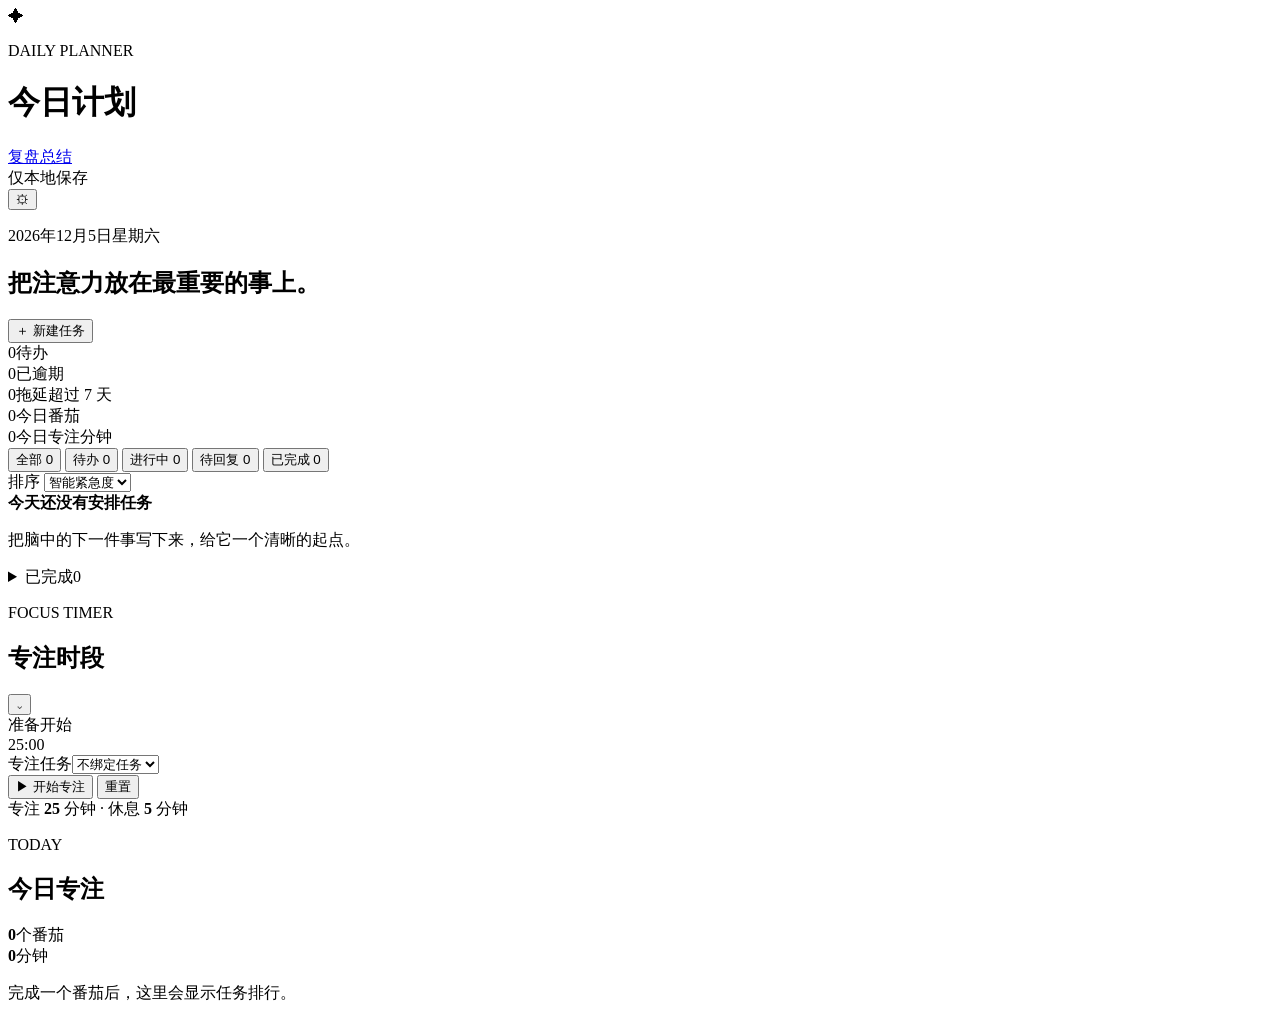
==== index.html @ e22ead7c "Deploy index.html" ====
<!doctype html>
<html lang="zh-CN">
  <head>
    <meta charset="UTF-8" />
    <meta name="viewport" content="width=device-width, initial-scale=1" />
    <meta name="theme-color" content="#18352f" />
    <meta name="description" content="支持 GitHub Gist 同步的每日任务规划工具" />
    <title>今日计划 · 每日任务规划</title>
    <link rel="stylesheet" href="styles.css?v=20260819-4" />
  </head>
  <body>
    <div class="app-shell">
      <header class="topbar">
        <div class="brand-block">
          <span class="brand-mark" aria-hidden="true">✦</span>
          <div>
            <p class="eyebrow">DAILY PLANNER</p>
            <h1>今日计划</h1>
          </div>
        </div>
        <div class="top-actions">
          <a class="top-nav-link" href="summary.html">复盘总结</a>
          <div id="syncStatus" class="sync-status local" role="status">
            <span class="status-dot"></span><span class="sync-label">仅本地保存</span>
          </div>
          <button class="icon-button" id="retrySyncButton" type="button" title="立即同步" aria-label="立即同步" hidden>↻</button>
          <button class="icon-button" id="settingsButton" type="button" title="打开设置" aria-label="打开设置">⚙</button>
        </div>
      </header>

      <main>
        <section class="welcome-row">
          <div>
            <p class="date-line" id="todayLabel"></p>
            <h2>把注意力放在最重要的事上。</h2>
          </div>
          <button class="primary-button" id="newTaskButton" type="button"><span>＋</span> 新建任务</button>
        </section>

        <section class="stats-strip" aria-label="任务统计">
          <div class="stat-item"><span class="stat-number" id="todoCount">0</span><span>待办</span></div>
          <div class="stat-item"><span class="stat-number accent-orange" id="overdueCount">0</span><span>已逾期</span></div>
          <div class="stat-item"><span class="stat-number accent-yellow" id="staleCount">0</span><span>拖延超过 7 天</span></div>
          <div class="stat-item stat-focus"><span class="stat-number accent-green" id="todayFocusCount">0</span><span>今日番茄</span></div>
          <div class="stat-item"><span class="stat-number" id="todayFocusMinutes">0</span><span>今日专注分钟</span></div>
        </section>

        <div class="workspace-grid">
          <section class="task-workspace">
            <div class="toolbar">
              <div class="tabs" role="tablist" aria-label="任务筛选">
                <button class="tab active" data-filter="all" role="tab" aria-selected="true" type="button">全部 <span class="tab-count" id="allCount">0</span></button>
                <button class="tab" data-filter="todo" role="tab" aria-selected="false" type="button">待办 <span class="tab-count" id="todoTabCount">0</span></button>
                <button class="tab" data-filter="doing" role="tab" aria-selected="false" type="button">进行中 <span class="tab-count" id="doingCount">0</span></button>
                <button class="tab" data-filter="waiting" role="tab" aria-selected="false" type="button">待回复 <span class="tab-count" id="waitingCount">0</span></button>
                <button class="tab" data-filter="done" role="tab" aria-selected="false" type="button">已完成 <span class="tab-count" id="doneCount">0</span></button>
              </div>
              <label class="sort-control">
                <span>排序</span>
                <select id="sortSelect" aria-label="任务排序">
                  <option value="urgency">智能紧急度</option>
                  <option value="created">按创建时间</option>
                  <option value="deadline">按截止日期</option>
                </select>
              </label>
            </div>
            <div id="taskList" class="task-list" aria-live="polite"></div>
            <details class="completed-section" id="completedSection">
              <summary><span>已完成</span><span class="summary-count" id="completedSummaryCount">0</span></summary>
              <div id="completedList" class="task-list completed-list"></div>
            </details>
          </section>

          <aside class="focus-sidebar">
            <section class="pomodoro-panel" id="pomodoroPanel">
              <div class="panel-heading">
                <div><p class="eyebrow">FOCUS TIMER</p><h2>专注时段</h2></div>
                <button class="icon-button small" id="collapsePomodoroButton" type="button" title="收起番茄钟" aria-label="收起番茄钟">⌄</button>
              </div>
              <div class="timer-body" id="timerBody">
                <div class="timer-phase" id="timerPhase">准备开始</div>
                <div class="timer-display" id="timerDisplay">25:00</div>
                <div class="timer-progress"><span id="timerProgressBar"></span></div>
                <label class="field compact-field"><span>专注任务</span><select id="focusTaskSelect"><option value="">不绑定任务</option></select></label>
                <div class="timer-actions">
                  <button class="primary-button timer-start" id="timerStartButton" type="button"><span>▶</span> 开始专注</button>
                  <button class="secondary-button" id="timerResetButton" type="button">重置</button>
                </div>
                <button class="text-button" id="timerEndButton" type="button" hidden>提前结束当前阶段</button>
                <div class="timer-settings-hint">专注 <strong id="focusLengthLabel">25</strong> 分钟 · 休息 <strong id="breakLengthLabel">5</strong> 分钟</div>
              </div>
            </section>
            <section class="focus-summary panel-card">
              <div class="panel-heading"><div><p class="eyebrow">TODAY</p><h2>今日专注</h2></div></div>
              <div class="focus-totals"><div><strong id="summaryPomodoros">0</strong><span>个番茄</span></div><div><strong id="summaryMinutes">0</strong><span>分钟</span></div></div>
              <div id="focusRanking" class="focus-ranking"><p class="empty-inline">完成一个番茄后，这里会显示任务排行。</p></div>
            </section>
          </aside>
        </div>
      </main>
    </div>

    <dialog id="taskDialog" class="modal-dialog">
      <form method="dialog" id="taskForm" class="modal-card">
        <div class="modal-heading"><div><p class="eyebrow" id="taskDialogEyebrow">NEW TASK</p><h2 id="taskDialogTitle">新建任务</h2></div><button class="icon-button" value="cancel" type="submit" title="关闭" aria-label="关闭">×</button></div>
        <input id="editingTaskId" type="hidden" />
        <label class="field"><span>任务标题 <b>*</b></span><input id="taskTitle" name="title" required maxlength="160" placeholder="例如：完成经济类真题复盘" /></label>
        <div class="form-row"><label class="field"><span>紧急程度</span><select id="taskPriority"><option value="daily">当日完成</option><option value="weekly" selected>本周完成</option><option value="longterm">长期任务</option></select></label><label class="field"><span>截止日期</span><input id="taskDeadline" type="date" /></label></div>
        <label class="field"><span>备注</span><textarea id="taskNotes" rows="4" maxlength="2000" placeholder="补充背景、下一步或参考链接"></textarea></label>
        <fieldset class="tag-fieldset">
          <legend>长期总结标签 <small>勾选后自动进入“复盘总结”页面</small></legend>
          <div class="tag-selector">
            <label><input id="taskTagTest" type="checkbox" value="test" /><span>🧪 测试</span></label>
            <label><input id="taskTagOptimization" type="checkbox" value="optimization" /><span>◆ 关键优化</span></label>
          </div>
        </fieldset>
        <div class="modal-actions"><button class="secondary-button" value="cancel" type="submit">取消</button><button class="primary-button" id="saveTaskButton" value="default" type="submit">保存任务</button></div>
      </form>
    </dialog>

    <dialog id="settingsDialog" class="modal-dialog">
      <form method="dialog" id="settingsForm" class="modal-card wide-modal">
        <div class="modal-heading"><div><p class="eyebrow">SETTINGS</p><h2>设置</h2></div><button class="icon-button" value="cancel" type="submit" title="关闭" aria-label="关闭">×</button></div>
        <section class="settings-section"><h3>GitHub Gist 同步</h3><p class="muted">Token 只需要 <code>gist</code> 权限。凭证仅保存在当前浏览器中。</p><label class="field"><span>Personal Access Token</span><input id="tokenInput" type="password" autocomplete="off" placeholder="ghp_… 或 github_pat_…" /></label><label class="field"><span>Gist ID <small>留空可自动创建 secret gist</small></span><input id="gistIdInput" type="text" autocomplete="off" placeholder="例如：a1b2c3d4…" /></label><div class="settings-actions"><button class="secondary-button" id="syncNowButton" type="button">立即读取云端</button><button class="danger-text-button" id="clearCredentialsButton" type="button">清除本地凭证</button></div></section>
        <section class="settings-section"><h3>番茄钟时长</h3><div class="form-row three-fields"><label class="field"><span>专注（分钟）</span><input id="focusMinutesInput" type="number" min="1" max="120" /></label><label class="field"><span>短休息（分钟）</span><input id="shortBreakInput" type="number" min="1" max="60" /></label><label class="field"><span>长休息（分钟）</span><input id="longBreakInput" type="number" min="1" max="90" /></label></div><label class="field"><span>每几个番茄后长休息</span><input id="longBreakIntervalInput" type="number" min="1" max="12" /></label></section>
        <section class="settings-section notification-setting"><div><h3>桌面通知</h3><p class="muted">番茄钟结束时提醒你。</p></div><button class="secondary-button" id="notificationButton" type="button">请求通知权限</button></section>
        <div class="modal-actions"><button class="secondary-button" value="cancel" type="submit">取消</button><button class="primary-button" id="saveSettingsButton" value="default" type="submit">保存设置</button></div>
      </form>
    </dialog>
    <div id="toastRegion" class="toast-region" aria-live="polite"></div>
    <script src="app.js?v=20260819-4"></script>
  </body>
</html>
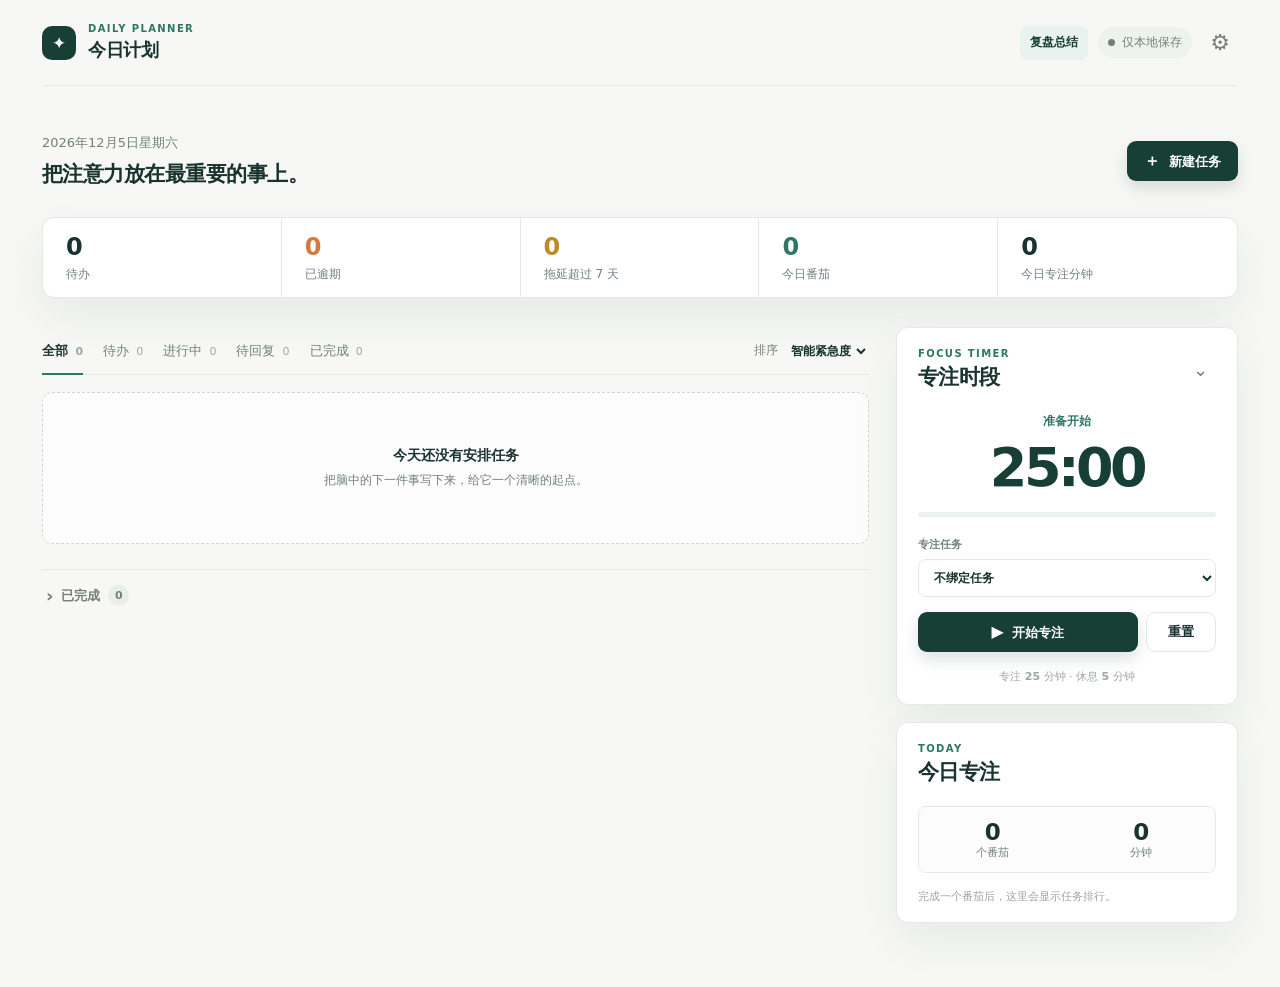
==== commit a86215c1: "Fix index.html" ====
--- a/index.html
+++ b/index.html
@@ -6,7 +6,7 @@
     <meta name="theme-color" content="#18352f" />
     <meta name="description" content="支持 GitHub Gist 同步的每日任务规划工具" />
     <title>今日计划 · 每日任务规划</title>
-    <link rel="stylesheet" href="styles.css?v=20260819-4" />
+    <link rel="stylesheet" href="styles.css?v=20260819-5" />
   </head>
   <body>
     <div class="app-shell">
@@ -102,10 +102,10 @@
 
     <dialog id="taskDialog" class="modal-dialog">
       <form method="dialog" id="taskForm" class="modal-card">
-        <div class="modal-heading"><div><p class="eyebrow" id="taskDialogEyebrow">NEW TASK</p><h2 id="taskDialogTitle">新建任务</h2></div><button class="icon-button" value="cancel" type="submit" title="关闭" aria-label="关闭">×</button></div>
+        <div class="modal-heading"><div><p class="eyebrow" id="taskDialogEyebrow">NEW TASK</p><h2 id="taskDialogTitle">新建任务</h2></div><button class="icon-button" id="closeTaskDialogButton" type="button" title="关闭" aria-label="关闭">×</button></div>
         <input id="editingTaskId" type="hidden" />
         <label class="field"><span>任务标题 <b>*</b></span><input id="taskTitle" name="title" required maxlength="160" placeholder="例如：完成经济类真题复盘" /></label>
-        <div class="form-row"><label class="field"><span>紧急程度</span><select id="taskPriority"><option value="daily">当日完成</option><option value="weekly" selected>本周完成</option><option value="longterm">长期任务</option></select></label><label class="field"><span>截止日期</span><input id="taskDeadline" type="date" /></label></div>
+        <div class="form-row"><label class="field"><span>紧急程度</span><select id="taskPriority"><option value="daily">当日完成</option><option value="weekly" selected>本周完成</option><option value="longterm">长期任务</option><option value="waiting">待客户回复</option></select></label><label class="field"><span>截止日期</span><input id="taskDeadline" type="date" /></label></div>
         <label class="field"><span>备注</span><textarea id="taskNotes" rows="4" maxlength="2000" placeholder="补充背景、下一步或参考链接"></textarea></label>
         <fieldset class="tag-fieldset">
           <legend>长期总结标签 <small>勾选后自动进入“复盘总结”页面</small></legend>
@@ -114,7 +114,7 @@
             <label><input id="taskTagOptimization" type="checkbox" value="optimization" /><span>◆ 关键优化</span></label>
           </div>
         </fieldset>
-        <div class="modal-actions"><button class="secondary-button" value="cancel" type="submit">取消</button><button class="primary-button" id="saveTaskButton" value="default" type="submit">保存任务</button></div>
+        <div class="modal-actions"><button class="secondary-button" id="cancelTaskDialogButton" type="button">取消</button><button class="primary-button" id="saveTaskButton" value="default" type="submit">保存任务</button></div>
       </form>
     </dialog>
 
@@ -128,6 +128,6 @@
       </form>
     </dialog>
     <div id="toastRegion" class="toast-region" aria-live="polite"></div>
-    <script src="app.js?v=20260819-4"></script>
+    <script src="app.js?v=20260819-5"></script>
   </body>
 </html>
--- a/styles.css
+++ b/styles.css
@@ -0,0 +1,92 @@
+:root {
+  color-scheme: light;
+  --ink: #19332e;
+  --muted: #71807b;
+  --faint: #9ba7a3;
+  --paper: #f7f8f5;
+  --surface: #ffffff;
+  --line: #e4e9e5;
+  --green: #2f7664;
+  --green-dark: #183f35;
+  --green-soft: #e8f2ee;
+  --orange: #d4793e;
+  --orange-soft: #fff1e6;
+  --yellow: #bd8b23;
+  --yellow-soft: #fff8df;
+  --red: #c24c4c;
+  --red-soft: #fff0ef;
+  --shadow: 0 18px 45px rgba(27, 55, 47, .07);
+  font-family: Inter, ui-sans-serif, system-ui, -apple-system, BlinkMacSystemFont, "Segoe UI", sans-serif;
+}
+
+* { box-sizing: border-box; }
+body { margin: 0; color: var(--ink); background: var(--paper); min-width: 320px; }
+button, input, textarea, select { font: inherit; }
+button { cursor: pointer; }
+button:focus-visible, input:focus-visible, textarea:focus-visible, select:focus-visible { outline: 3px solid rgba(47,118,100,.25); outline-offset: 2px; }
+.app-shell { max-width: 1440px; margin: 0 auto; padding: 0 42px 64px; }
+.topbar { min-height: 86px; display: flex; align-items: center; justify-content: space-between; border-bottom: 1px solid var(--line); }
+.brand-block, .top-actions, .panel-heading, .welcome-row, .toolbar, .modal-heading, .settings-actions, .notification-setting { display: flex; align-items: center; }
+.brand-block { gap: 12px; }
+.brand-mark { display: grid; place-items: center; width: 34px; height: 34px; border-radius: 10px; color: white; background: var(--green-dark); font-size: 17px; }
+.eyebrow { margin: 0 0 4px; color: var(--green); font-size: 10px; letter-spacing: .14em; font-weight: 800; }
+h1, h2, h3, p { margin-top: 0; }
+h1 { margin-bottom: 0; font-size: 18px; letter-spacing: -.02em; }
+h2 { margin-bottom: 0; font-size: 21px; letter-spacing: -.025em; }
+h3 { margin-bottom: 6px; font-size: 15px; }
+.top-actions { gap: 10px; }
+.top-nav-link { display: inline-flex; align-items: center; min-height: 34px; padding: 0 10px; border-radius: 8px; color: var(--green-dark); font-size: 12px; font-weight: 750; text-decoration: none; background: var(--green-soft); }.top-nav-link:hover { color: white; background: var(--green); }
+.sync-status { display: flex; align-items: center; gap: 7px; padding: 7px 10px; border-radius: 999px; color: var(--muted); background: #eef2ef; font-size: 12px; }
+.sync-status.synced { color: #28705c; background: var(--green-soft); }
+.sync-status.pending { color: #9b6b1c; background: var(--yellow-soft); }
+.sync-status.offline, .sync-status.error { color: var(--red); background: var(--red-soft); }
+.status-dot { width: 7px; height: 7px; border-radius: 50%; background: currentColor; }
+.icon-button { border: 0; color: var(--muted); background: transparent; font-size: 22px; line-height: 1; padding: 8px; border-radius: 9px; }
+.icon-button:hover { color: var(--ink); background: #e9eeeb; }
+.icon-button.small { font-size: 18px; }
+.welcome-row { justify-content: space-between; padding: 48px 0 29px; }
+.date-line { margin-bottom: 8px; color: var(--muted); font-size: 13px; }
+.primary-button, .secondary-button { min-height: 40px; padding: 0 16px; border-radius: 9px; font-size: 13px; font-weight: 700; border: 1px solid transparent; }
+.primary-button { color: white; background: var(--green-dark); box-shadow: 0 7px 16px rgba(24,63,53,.15); }
+.primary-button:hover { background: #265b4e; }
+.secondary-button { color: var(--ink); border-color: var(--line); background: white; }
+.secondary-button:hover { border-color: #b9c8c1; background: #fbfcfb; }
+.primary-button span { margin-right: 4px; font-size: 16px; }
+.stats-strip { display: grid; grid-template-columns: repeat(5, 1fr); border: 1px solid var(--line); background: var(--surface); border-radius: 12px; overflow: hidden; box-shadow: var(--shadow); }
+.stat-item { min-height: 79px; display: flex; flex-direction: column; justify-content: center; gap: 5px; padding: 0 23px; border-right: 1px solid var(--line); color: var(--muted); font-size: 12px; }
+.stat-item:last-child { border-right: 0; }
+.stat-number { color: var(--ink); font-size: 24px; font-weight: 750; letter-spacing: -.04em; }
+.accent-orange { color: var(--orange); } .accent-yellow { color: var(--yellow); } .accent-green { color: var(--green); }
+.workspace-grid { display: grid; grid-template-columns: minmax(0, 1fr) 342px; gap: 27px; margin-top: 29px; align-items: start; }
+.toolbar { justify-content: space-between; min-height: 48px; border-bottom: 1px solid var(--line); }
+.tabs { display: flex; gap: 20px; align-self: stretch; }
+.tab { position: relative; border: 0; padding: 0; color: var(--muted); background: none; font-size: 13px; }
+.tab::after { content: ""; position: absolute; bottom: -1px; left: 0; right: 0; height: 2px; background: transparent; }
+.tab.active { color: var(--ink); font-weight: 750; }.tab.active::after { background: var(--green); }
+.tab-count { margin-left: 3px; color: var(--faint); font-size: 11px; }
+.sort-control { display: flex; align-items: center; gap: 7px; color: var(--muted); font-size: 12px; }
+select, input, textarea { border: 1px solid var(--line); border-radius: 8px; color: var(--ink); background: white; }
+select { padding: 8px 10px; }
+.sort-control select { border: 0; color: var(--ink); font-size: 12px; font-weight: 650; background: transparent; padding: 8px 2px; }
+.task-list { display: grid; gap: 11px; padding: 17px 0 25px; }
+.task-card { position: relative; display: grid; grid-template-columns: 24px minmax(0,1fr) auto; gap: 13px; padding: 17px 17px 15px; border: 1px solid var(--line); border-radius: 10px; background: var(--surface); box-shadow: 0 4px 14px rgba(31,62,52,.025); }
+.task-card:hover { border-color: #cbd9d2; box-shadow: var(--shadow); }
+.task-card.priority-daily { border-left: 3px solid #cb6a45; }.task-card.priority-weekly { border-left: 3px solid #c69b38; }.task-card.priority-longterm { border-left: 3px solid #96aaa0; }
+.task-check { width: 21px; height: 21px; margin-top: 2px; border: 1.5px solid #aec0b8; border-radius: 6px; color: white; background: white; display: grid; place-items: center; font-size: 13px; }
+.task-check:hover { border-color: var(--green); }.task-card.doing .task-check { border-color: var(--green); color: var(--green); background: var(--green-soft); }.task-card.waiting .task-check { border-color: var(--orange); color: var(--orange); background: var(--orange-soft); font-weight: 800; }.task-card.done .task-check { border-color: var(--green); color: white; background: var(--green); }
+.task-content { min-width: 0; }.task-title { margin: 0 0 7px; font-size: 15px; font-weight: 720; line-height: 1.4; overflow-wrap: anywhere; }.task-card.done .task-title { color: var(--muted); text-decoration: line-through; }
+.task-notes { margin: 0 0 10px; color: var(--muted); font-size: 12px; line-height: 1.55; white-space: pre-wrap; overflow-wrap: anywhere; max-height: 3.1em; overflow: hidden; }
+.task-meta { display: flex; flex-wrap: wrap; align-items: center; gap: 6px; }.badge { display: inline-flex; align-items: center; min-height: 23px; padding: 0 7px; border-radius: 5px; color: var(--muted); background: #f0f3f1; font-size: 11px; }.badge.deadline.overdue { color: var(--red); background: var(--red-soft); font-weight: 700; }.badge.deadline.soon { color: #a95d24; background: var(--orange-soft); font-weight: 700; }.badge.deadline.near { color: #97711a; background: var(--yellow-soft); }.badge.promoted { color: var(--red); background: var(--red-soft); font-weight: 750; }.badge.stale.mild, .badge.waiting.mild { color: #997319; background: var(--yellow-soft); }.badge.stale.warn, .badge.waiting.warn { color: #af5c26; background: var(--orange-soft); }.badge.stale.critical, .badge.waiting.critical { color: var(--red); background: var(--red-soft); font-weight: 700; }.badge.focus { color: var(--green); background: var(--green-soft); }
+.task-status-select { width: auto; max-width: 165px; min-height: 24px; padding: 2px 23px 2px 7px; border: 0; border-radius: 5px; font-size: 11px; font-weight: 700; background-color: #eef2ef; }.task-status-select.status-todo { color: var(--muted); }.task-status-select.status-doing { color: var(--green); background-color: var(--green-soft); }.task-status-select.status-waiting { color: #a95d24; background-color: var(--orange-soft); }.task-status-select.status-done { color: var(--green); background-color: var(--green-soft); }
+.priority-label { font-size: 11px; font-weight: 700; }.priority-label.daily { color: #b45a39; }.priority-label.weekly { color: #967422; }.priority-label.longterm { color: var(--muted); }
+.badge.review-tag.test { color: #3f6f91; background: #edf5fb; }.badge.review-tag.optimization { color: #7255a3; background: #f3effb; }
+.task-actions { display: flex; align-items: flex-start; gap: 2px; opacity: .45; }.task-card:hover .task-actions, .task-actions:focus-within { opacity: 1; }.task-action { padding: 5px; border: 0; color: var(--muted); background: transparent; border-radius: 6px; font-size: 15px; }.task-action:hover { color: var(--ink); background: #eef2ef; }.task-action.delete:hover { color: var(--red); background: var(--red-soft); }
+.urgency-score { position: absolute; right: 15px; bottom: 10px; color: var(--faint); font-size: 10px; opacity: 0; }.task-card:hover .urgency-score { opacity: 1; }
+.empty-state { padding: 54px 20px; border: 1px dashed #ccd8d2; border-radius: 10px; color: var(--muted); text-align: center; background: rgba(255,255,255,.55); }.empty-state strong { display: block; margin-bottom: 7px; color: var(--ink); font-size: 14px; }.empty-state p { margin: 0; font-size: 12px; }
+.completed-section { border-top: 1px solid var(--line); }.completed-section summary { display: flex; align-items: center; gap: 8px; padding: 15px 4px; color: var(--muted); cursor: pointer; font-size: 13px; font-weight: 700; list-style: none; }.completed-section summary::-webkit-details-marker { display: none; }.completed-section summary::before { content: "›"; font-size: 18px; transition: transform .2s; }.completed-section[open] summary::before { transform: rotate(90deg); }.summary-count { display: grid; place-items: center; min-width: 21px; height: 21px; border-radius: 50%; color: var(--muted); background: #e9eeeb; font-size: 11px; }.completed-list { padding-top: 2px; }.completed-list:empty::after { content: "还没有完成的任务"; color: var(--faint); font-size: 12px; }
+.focus-sidebar { display: grid; gap: 17px; }.pomodoro-panel, .panel-card { border: 1px solid var(--line); border-radius: 12px; background: var(--surface); box-shadow: var(--shadow); }.pomodoro-panel { overflow: hidden; }.panel-heading { justify-content: space-between; padding: 20px 21px 0; }.timer-body { padding: 22px 21px 20px; text-align: center; }.timer-phase { margin-bottom: 8px; color: var(--green); font-size: 12px; font-weight: 750; }.timer-display { color: var(--green-dark); font-size: 54px; font-variant-numeric: tabular-nums; font-weight: 760; letter-spacing: -.065em; line-height: 1.1; }.timer-display.breaking { color: var(--orange); }.timer-progress { height: 5px; margin: 15px 0 20px; border-radius: 99px; background: #edf1ef; overflow: hidden; }.timer-progress span { display: block; width: 0; height: 100%; border-radius: inherit; background: var(--green); transition: width .3s linear; }.compact-field { text-align: left; }.compact-field span { font-size: 11px; }.compact-field select { width: 100%; }.timer-actions { display: flex; gap: 8px; margin-top: 15px; }.timer-actions .timer-start { flex: 1; }.timer-actions .secondary-button { min-width: 70px; }.text-button { margin-top: 14px; padding: 3px; border: 0; color: var(--muted); background: none; font-size: 11px; text-decoration: underline; }.text-button:hover { color: var(--red); }.timer-settings-hint { margin-top: 17px; color: var(--faint); font-size: 11px; }.focus-summary { padding-bottom: 16px; }.focus-totals { display: grid; grid-template-columns: 1fr 1fr; gap: 1px; margin: 20px 21px 16px; border: 1px solid var(--line); border-radius: 8px; overflow: hidden; }.focus-totals div { display: flex; flex-direction: column; align-items: center; padding: 12px 4px; background: #fbfcfb; }.focus-totals strong { font-size: 23px; }.focus-totals span { color: var(--muted); font-size: 11px; }.focus-ranking { padding: 0 21px; }.focus-ranking-row { display: flex; justify-content: space-between; gap: 12px; padding: 8px 0; border-bottom: 1px solid #eff2f0; font-size: 12px; }.focus-ranking-row:last-child { border: 0; }.focus-ranking-row span:first-child { overflow: hidden; text-overflow: ellipsis; white-space: nowrap; }.focus-ranking-row strong { flex: none; color: var(--green); }.empty-inline { margin: 0; color: var(--faint); font-size: 11px; line-height: 1.5; }
+.field { display: grid; gap: 7px; margin-top: 15px; color: var(--muted); font-size: 12px; font-weight: 650; }.field b { color: var(--red); }.field small { color: var(--faint); font-weight: 400; }.field input, .field textarea, .field select { width: 100%; padding: 10px 11px; color: var(--ink); }.field textarea { resize: vertical; line-height: 1.5; }.form-row { display: grid; grid-template-columns: 1fr 1fr; gap: 12px; }.three-fields { grid-template-columns: repeat(3, 1fr); }.modal-dialog { width: min(520px, calc(100% - 28px)); padding: 0; border: 0; border-radius: 14px; background: transparent; box-shadow: 0 25px 75px rgba(15,41,33,.2); }.modal-dialog.wide-modal { width: min(650px, calc(100% - 28px)); }.modal-dialog::backdrop { background: rgba(13,35,29,.42); backdrop-filter: blur(3px); }.modal-card { padding: 26px; border: 1px solid var(--line); border-radius: 14px; background: var(--surface); }.modal-heading { justify-content: space-between; margin-bottom: 20px; }.modal-actions { display: flex; justify-content: flex-end; gap: 9px; margin-top: 25px; }.settings-section { padding: 17px 0 20px; border-top: 1px solid var(--line); }.settings-section:first-of-type { border-top: 0; padding-top: 0; }.settings-section h3 { margin-bottom: 3px; }.muted { margin: 0; color: var(--muted); font-size: 12px; line-height: 1.55; }.muted code { padding: 2px 4px; color: var(--green-dark); border-radius: 4px; background: var(--green-soft); }.settings-actions { justify-content: space-between; gap: 12px; margin-top: 16px; }.danger-text-button { padding: 5px 0; border: 0; color: var(--red); background: none; font-size: 12px; }.notification-setting { justify-content: space-between; gap: 15px; }.toast-region { position: fixed; right: 24px; bottom: 24px; z-index: 10; display: grid; gap: 8px; width: min(360px, calc(100% - 32px)); }.toast { padding: 12px 14px; border: 1px solid var(--line); border-radius: 9px; color: var(--ink); background: white; box-shadow: var(--shadow); font-size: 12px; line-height: 1.45; animation: toast-in .2s ease-out; }.toast.error { color: #9e3d3d; border-color: #f0c7c5; background: var(--red-soft); }.toast.success { color: #286d59; border-color: #c7dfd5; background: var(--green-soft); }.toast.warning { color: #90691b; border-color: #ead9a9; background: var(--yellow-soft); } @keyframes toast-in { from { opacity: 0; transform: translateY(7px); } to { opacity: 1; transform: translateY(0); } }
+.tag-fieldset { margin: 18px 0 0; padding: 0; border: 0; }.tag-fieldset legend { margin-bottom: 9px; color: var(--muted); font-size: 12px; font-weight: 650; }.tag-fieldset legend small { margin-left: 5px; color: var(--faint); font-weight: 400; }.tag-selector { display: flex; gap: 9px; }.tag-selector label { cursor: pointer; }.tag-selector input { position: absolute; opacity: 0; pointer-events: none; }.tag-selector span { display: inline-flex; align-items: center; min-height: 34px; padding: 0 11px; border: 1px solid var(--line); border-radius: 8px; color: var(--muted); background: white; font-size: 12px; font-weight: 700; }.tag-selector input:checked + span { color: #315f7e; border-color: #9fc4dc; background: #edf5fb; box-shadow: 0 0 0 2px rgba(100,157,194,.12); }.tag-selector label:last-child input:checked + span { color: #674996; border-color: #c6b4e3; background: #f3effb; }.tag-selector input:focus-visible + span { outline: 3px solid rgba(47,118,100,.25); outline-offset: 2px; }
+.timer-running .timer-display { animation: timer-pulse 2.4s ease-in-out infinite; } @keyframes timer-pulse { 50% { opacity: .76; } }
+@media (max-width: 980px) { .app-shell { padding: 0 24px 48px; }.workspace-grid { grid-template-columns: 1fr; }.focus-sidebar { grid-template-columns: minmax(0, 1fr) minmax(0, 1fr); align-items: start; } }
+@media (max-width: 650px) { .app-shell { padding: 0 15px 40px; }.topbar { min-height: 72px; }.top-nav-link { padding: 0 7px; font-size: 11px; }.sync-status { display: none; }.welcome-row { align-items: flex-start; gap: 18px; padding: 30px 0 23px; }.welcome-row h2 { font-size: 18px; line-height: 1.35; }.welcome-row .primary-button { flex: none; padding: 0 11px; font-size: 12px; }.stats-strip { grid-template-columns: repeat(3, 1fr); }.stat-item { min-height: 66px; padding: 0 10px; border-bottom: 1px solid var(--line); font-size: 10px; }.stat-item:nth-child(3) { border-right: 0; }.stat-item:nth-child(4), .stat-item:nth-child(5) { border-bottom: 0; }.stat-item:nth-child(4) { border-right: 1px solid var(--line); }.stat-number { font-size: 20px; }.toolbar { align-items: flex-end; min-height: 91px; padding-bottom: 10px; flex-wrap: wrap; gap: 6px; }.tabs { width: 100%; height: 42px; gap: 12px; overflow-x: auto; scrollbar-width: none; }.tabs::-webkit-scrollbar { display: none; }.tab { flex: none; font-size: 12px; }.sort-control { margin-left: auto; }.task-card { grid-template-columns: 23px minmax(0,1fr); padding: 14px 13px; }.task-actions { grid-column: 2; grid-row: 1; justify-self: end; margin-top: -7px; }.task-content { grid-column: 2; grid-row: 1; padding-top: 19px; }.task-title { padding-right: 22px; }.urgency-score { display: none; }.focus-sidebar { grid-template-columns: 1fr; }.timer-display { font-size: 48px; }.modal-card { padding: 21px 18px; }.three-fields { grid-template-columns: 1fr 1fr 1fr; gap: 7px; }.three-fields .field span { font-size: 10px; }.settings-actions { align-items: flex-start; flex-direction: column; }.notification-setting { align-items: flex-start; flex-direction: column; } }
